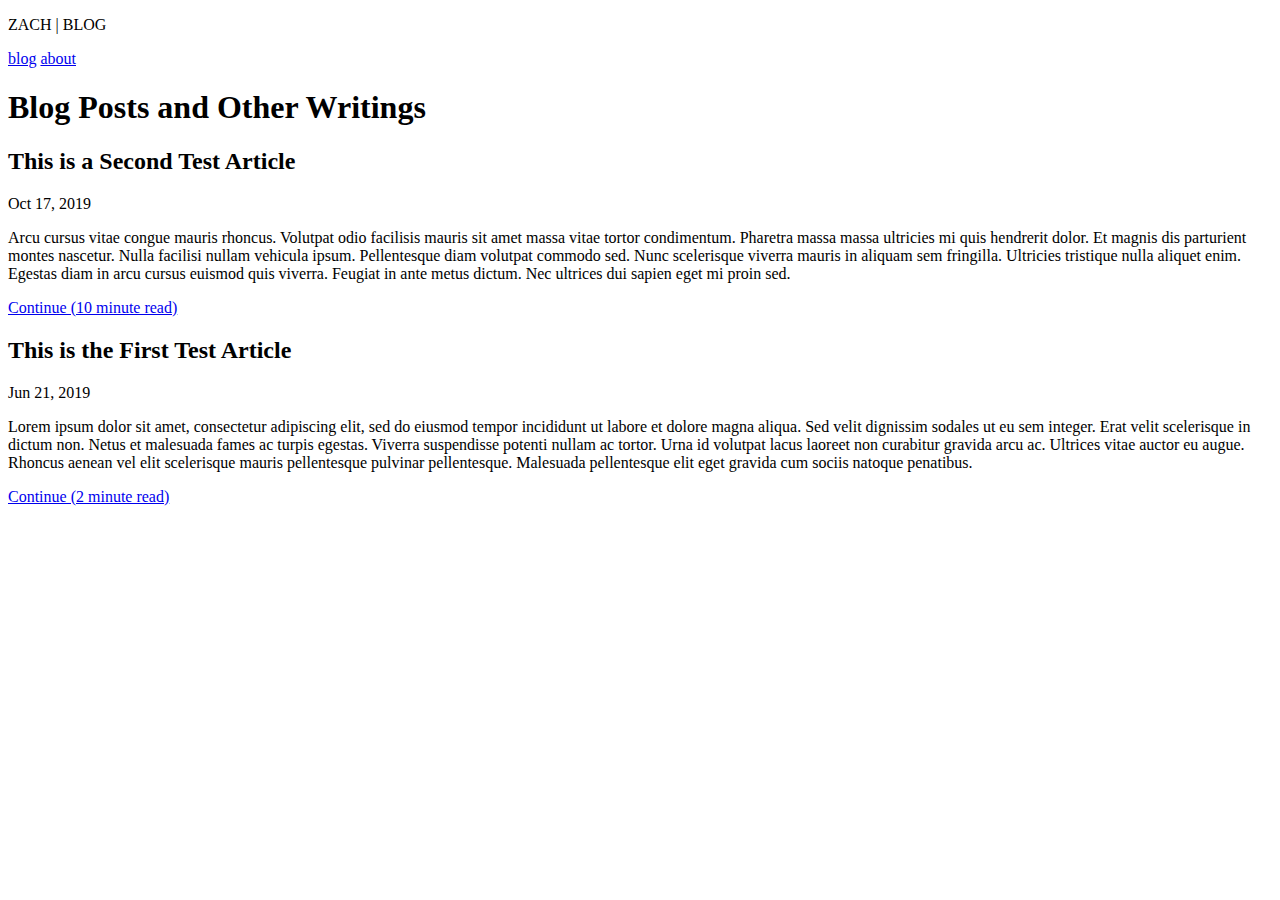
==== index.html @ e1f84a95 "first commit" ====
<!doctype html>
<html lang="en">
  <head>
	<meta name="generator" content="Hugo 0.55.5" />
    <meta charset="utf-8">
    <meta name="viewport" content="width=device-width, initial-scale=1, shrink-to-fit=no">
    <title>Blog</title>
    
<link rel="stylesheet" href="http://example.org/css/style.css">

</head>

  <body>
    <header>
    <p>
        ZACH | BLOG
    </p>
    <nav>
        
        <a href="/">blog</a>
        
        <a href="/about/">about</a>
        
    </nav>
</header>

    <div class="container">
      <main id="main">
       

<h1>Blog Posts and Other Writings</h1>


<div class="article-summary">
    <h2 class="article-title">This is a Second Test Article</h2>
    <p class="date">
        

<time datetime="2019-10-17">Oct 17, 2019</time>

    </p>
    <p>Arcu cursus vitae congue mauris rhoncus. Volutpat odio facilisis mauris sit amet massa vitae tortor condimentum. Pharetra massa massa ultricies mi quis hendrerit dolor. Et magnis dis parturient montes nascetur. Nulla facilisi nullam vehicula ipsum. Pellentesque diam volutpat commodo sed. Nunc scelerisque viverra mauris in aliquam sem fringilla. Ultricies tristique nulla aliquet enim. Egestas diam in arcu cursus euismod quis viverra. Feugiat in ante metus dictum. Nec ultrices dui sapien eget mi proin sed.</p>
    <a href=/post/test2/>Continue 
(10 minute read)
</a>
</div>

<div class="article-summary">
    <h2 class="article-title">This is the First Test Article</h2>
    <p class="date">
        

<time datetime="2019-06-21">Jun 21, 2019</time>

    </p>
    <p>Lorem ipsum dolor sit amet, consectetur adipiscing elit, sed do eiusmod tempor incididunt ut labore et dolore magna aliqua. Sed velit dignissim sodales ut eu sem integer. Erat velit scelerisque in dictum non. Netus et malesuada fames ac turpis egestas. Viverra suspendisse potenti nullam ac tortor. Urna id volutpat lacus laoreet non curabitur gravida arcu ac. Ultrices vitae auctor eu augue. Rhoncus aenean vel elit scelerisque mauris pellentesque pulvinar pellentesque. Malesuada pellentesque elit eget gravida cum sociis natoque penatibus.</p>
    <a href=/post/test/>Continue 
(2 minute read)
</a>
</div>



      </main>
    </div>
  </body>
</html>
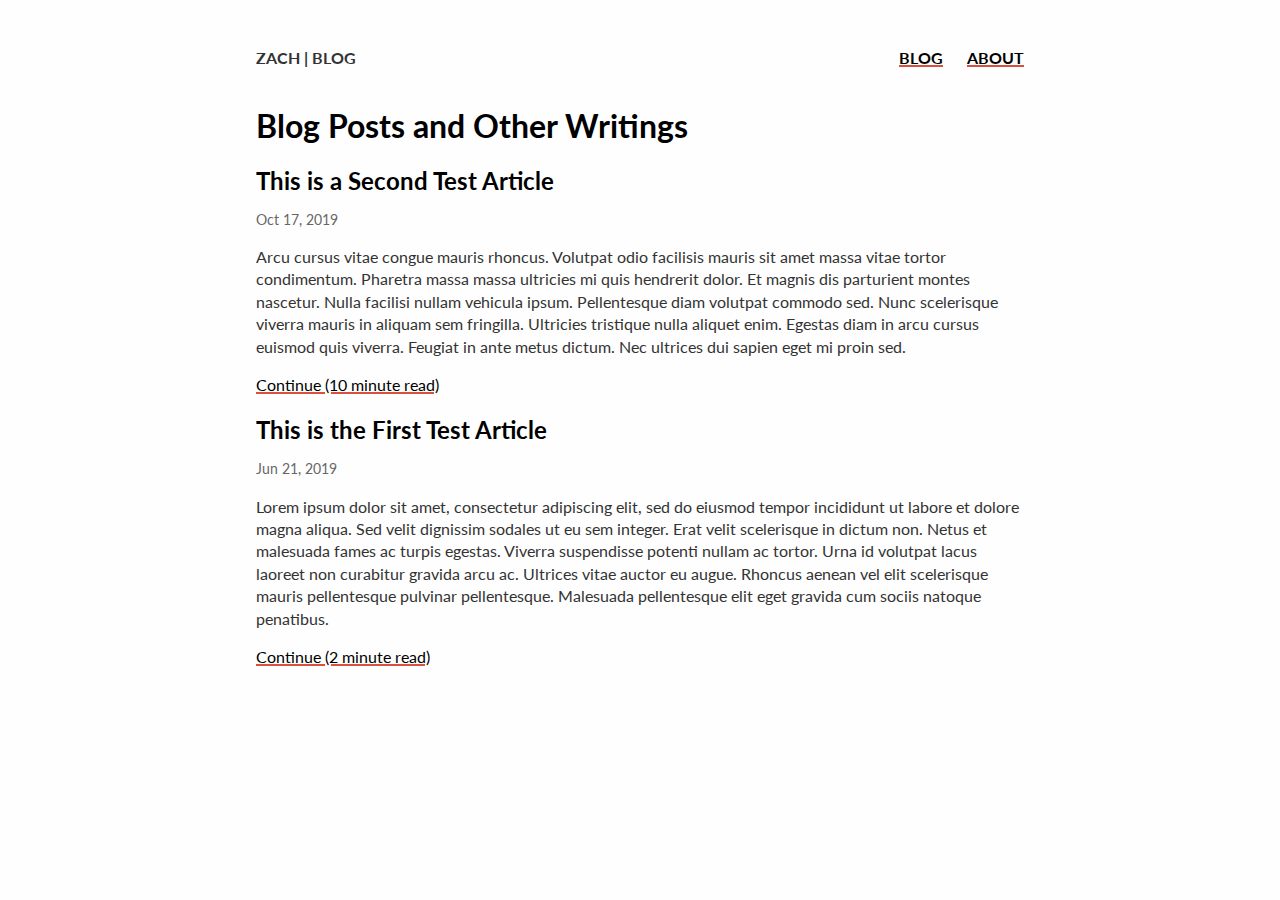
==== commit 5a69b9bf: "rebuilding site Mon Dec 16 16:37:58 EST 2019" ====
--- a/index.html
+++ b/index.html
@@ -5,8 +5,7 @@
     <meta charset="utf-8">
     <meta name="viewport" content="width=device-width, initial-scale=1, shrink-to-fit=no">
     <title>Blog</title>
-    
-<link rel="stylesheet" href="http://example.org/css/style.css">
+    <link rel="stylesheet" href="https://balloonanimal.github.io/css/style.css">
 
 </head>
 
@@ -42,7 +41,7 @@
     <p>Arcu cursus vitae congue mauris rhoncus. Volutpat odio facilisis mauris sit amet massa vitae tortor condimentum. Pharetra massa massa ultricies mi quis hendrerit dolor. Et magnis dis parturient montes nascetur. Nulla facilisi nullam vehicula ipsum. Pellentesque diam volutpat commodo sed. Nunc scelerisque viverra mauris in aliquam sem fringilla. Ultricies tristique nulla aliquet enim. Egestas diam in arcu cursus euismod quis viverra. Feugiat in ante metus dictum. Nec ultrices dui sapien eget mi proin sed.</p>
     <a href=/post/test2/>Continue 
 (10 minute read)
-</a>
+ </a>
 </div>
 
 <div class="article-summary">
@@ -56,7 +55,7 @@
     <p>Lorem ipsum dolor sit amet, consectetur adipiscing elit, sed do eiusmod tempor incididunt ut labore et dolore magna aliqua. Sed velit dignissim sodales ut eu sem integer. Erat velit scelerisque in dictum non. Netus et malesuada fames ac turpis egestas. Viverra suspendisse potenti nullam ac tortor. Urna id volutpat lacus laoreet non curabitur gravida arcu ac. Ultrices vitae auctor eu augue. Rhoncus aenean vel elit scelerisque mauris pellentesque pulvinar pellentesque. Malesuada pellentesque elit eget gravida cum sociis natoque penatibus.</p>
     <a href=/post/test/>Continue 
 (2 minute read)
-</a>
+ </a>
 </div>
 
 
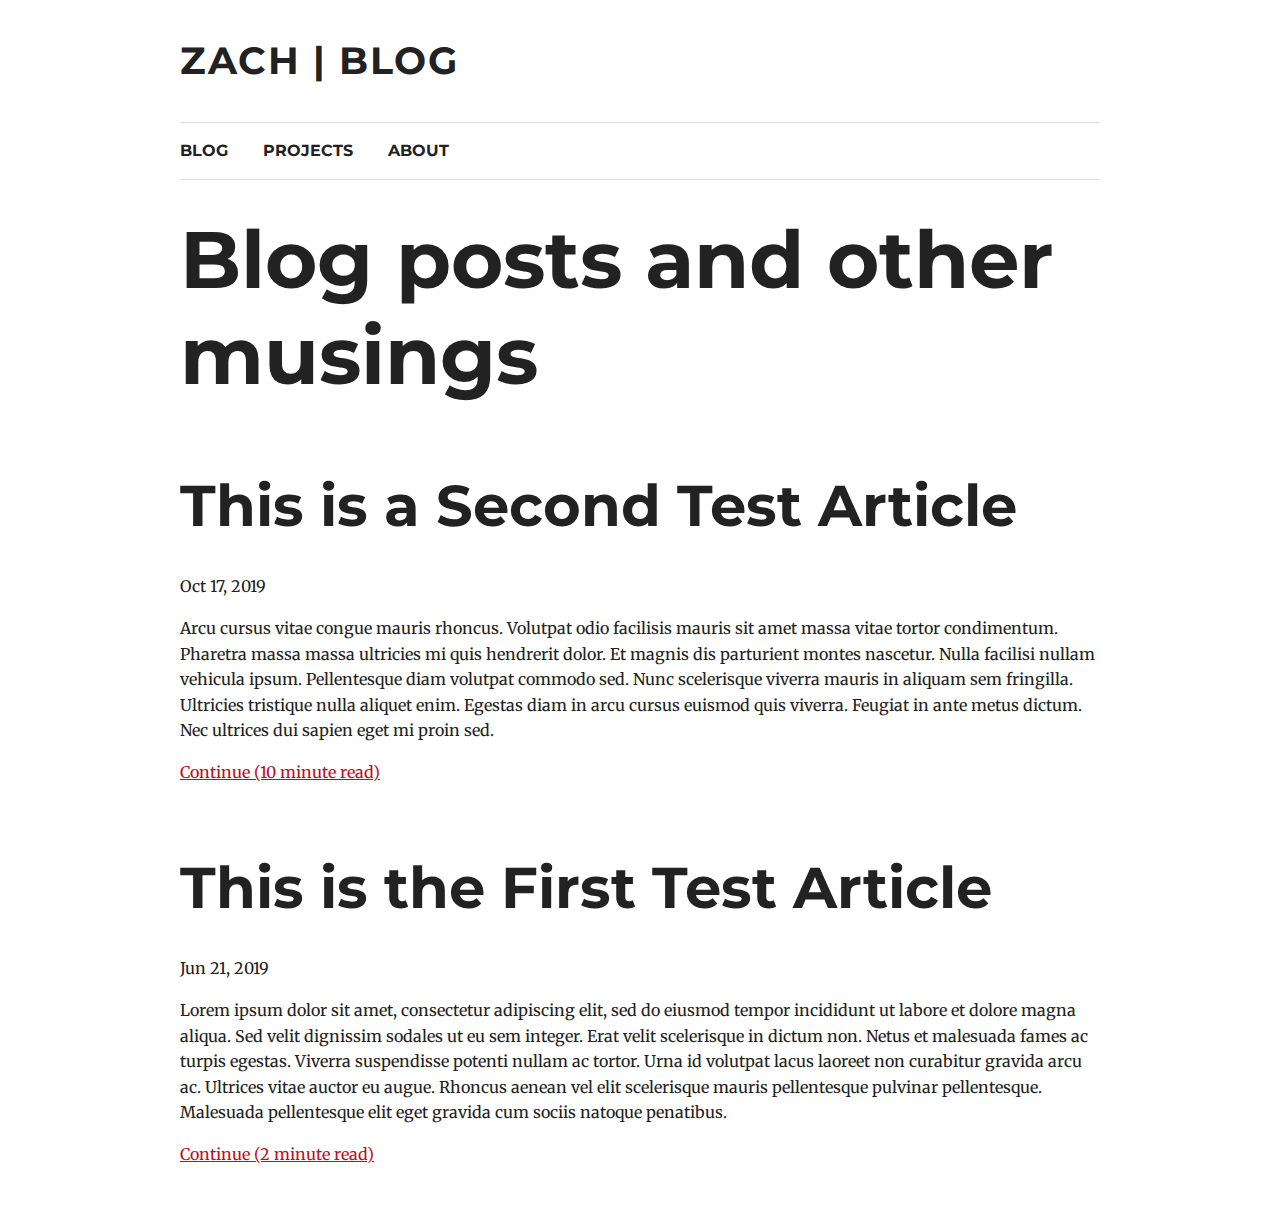
==== commit 8c709e3b: "rebuilding site Mon Jul 27 15:30:47 EDT 2020" ====
--- a/index.html
+++ b/index.html
@@ -1,66 +1,83 @@
 <!doctype html>
 <html lang="en">
   <head>
-	<meta name="generator" content="Hugo 0.55.5" />
+	<meta name="generator" content="Hugo 0.71.0" />
     <meta charset="utf-8">
     <meta name="viewport" content="width=device-width, initial-scale=1, shrink-to-fit=no">
     <title>Blog</title>
-    <link rel="stylesheet" href="https://balloonanimal.github.io/css/style.css">
+    <link href="//fonts.googleapis.com/css?family=Merriweather:400,300,600" rel="stylesheet" type="text/css">
+<link href="//fonts.googleapis.com/css?family=Montserrat:700" rel="stylesheet" type="text/css">
+
+<link rel="stylesheet" href="https://balloonanimal.github.io/css/style.css">
 
 </head>
 
-  <body>
+  <body class="container">
     <header>
-    <p>
-        ZACH | BLOG
-    </p>
+    <h5 class="tag">
+        zach | Blog
+    </h5>
     <nav>
-        
-        <a href="/">blog</a>
-        
-        <a href="/about/">about</a>
-        
+        <div class="container">
+            <ul class="navlist">
+                
+                <li class="navitem">
+                    <a href="/">blog</a>
+                </li>
+                
+                <li class="navitem">
+                    <a href="/projects/">projects</a>
+                </li>
+                
+                <li class="navitem">
+                    <a href="/about/">about</a>
+                </li>
+                
+            </ul>
+        </div>
     </nav>
 </header>
 
-    <div class="container">
-      <main id="main">
-       
+    <main id="main">
+      
 
-<h1>Blog Posts and Other Writings</h1>
+<h1 class="title">
+    Blog posts and other musings
+</h1>
 
-
-<div class="article-summary">
-    <h2 class="article-title">This is a Second Test Article</h2>
-    <p class="date">
-        
+<ul class="article-summary-list">
+    
+    <li class="article-summary">
+        <h3 class="article-title">This is a Second Test Article</h3>
+        <p class="date">
+            
 
 <time datetime="2019-10-17">Oct 17, 2019</time>
 
-    </p>
-    <p>Arcu cursus vitae congue mauris rhoncus. Volutpat odio facilisis mauris sit amet massa vitae tortor condimentum. Pharetra massa massa ultricies mi quis hendrerit dolor. Et magnis dis parturient montes nascetur. Nulla facilisi nullam vehicula ipsum. Pellentesque diam volutpat commodo sed. Nunc scelerisque viverra mauris in aliquam sem fringilla. Ultricies tristique nulla aliquet enim. Egestas diam in arcu cursus euismod quis viverra. Feugiat in ante metus dictum. Nec ultrices dui sapien eget mi proin sed.</p>
-    <a href=/post/test2/>Continue 
+        </p>
+        <p>Arcu cursus vitae congue mauris rhoncus. Volutpat odio facilisis mauris sit amet massa vitae tortor condimentum. Pharetra massa massa ultricies mi quis hendrerit dolor. Et magnis dis parturient montes nascetur. Nulla facilisi nullam vehicula ipsum. Pellentesque diam volutpat commodo sed. Nunc scelerisque viverra mauris in aliquam sem fringilla. Ultricies tristique nulla aliquet enim. Egestas diam in arcu cursus euismod quis viverra. Feugiat in ante metus dictum. Nec ultrices dui sapien eget mi proin sed.</p>
+        <a href=/posts/test2/>Continue 
 (10 minute read)
  </a>
-</div>
-
-<div class="article-summary">
-    <h2 class="article-title">This is the First Test Article</h2>
-    <p class="date">
-        
+    </li>
+    
+    <li class="article-summary">
+        <h3 class="article-title">This is the First Test Article</h3>
+        <p class="date">
+            
 
 <time datetime="2019-06-21">Jun 21, 2019</time>
 
-    </p>
-    <p>Lorem ipsum dolor sit amet, consectetur adipiscing elit, sed do eiusmod tempor incididunt ut labore et dolore magna aliqua. Sed velit dignissim sodales ut eu sem integer. Erat velit scelerisque in dictum non. Netus et malesuada fames ac turpis egestas. Viverra suspendisse potenti nullam ac tortor. Urna id volutpat lacus laoreet non curabitur gravida arcu ac. Ultrices vitae auctor eu augue. Rhoncus aenean vel elit scelerisque mauris pellentesque pulvinar pellentesque. Malesuada pellentesque elit eget gravida cum sociis natoque penatibus.</p>
-    <a href=/post/test/>Continue 
+        </p>
+        <p>Lorem ipsum dolor sit amet, consectetur adipiscing elit, sed do eiusmod tempor incididunt ut labore et dolore magna aliqua. Sed velit dignissim sodales ut eu sem integer. Erat velit scelerisque in dictum non. Netus et malesuada fames ac turpis egestas. Viverra suspendisse potenti nullam ac tortor. Urna id volutpat lacus laoreet non curabitur gravida arcu ac. Ultrices vitae auctor eu augue. Rhoncus aenean vel elit scelerisque mauris pellentesque pulvinar pellentesque. Malesuada pellentesque elit eget gravida cum sociis natoque penatibus.</p>
+        <a href=/posts/test/>Continue 
 (2 minute read)
  </a>
-</div>
+    </li>
+    
+<ul>
 
 
-
-      </main>
-    </div>
+    </main>
   </body>
 </html>
